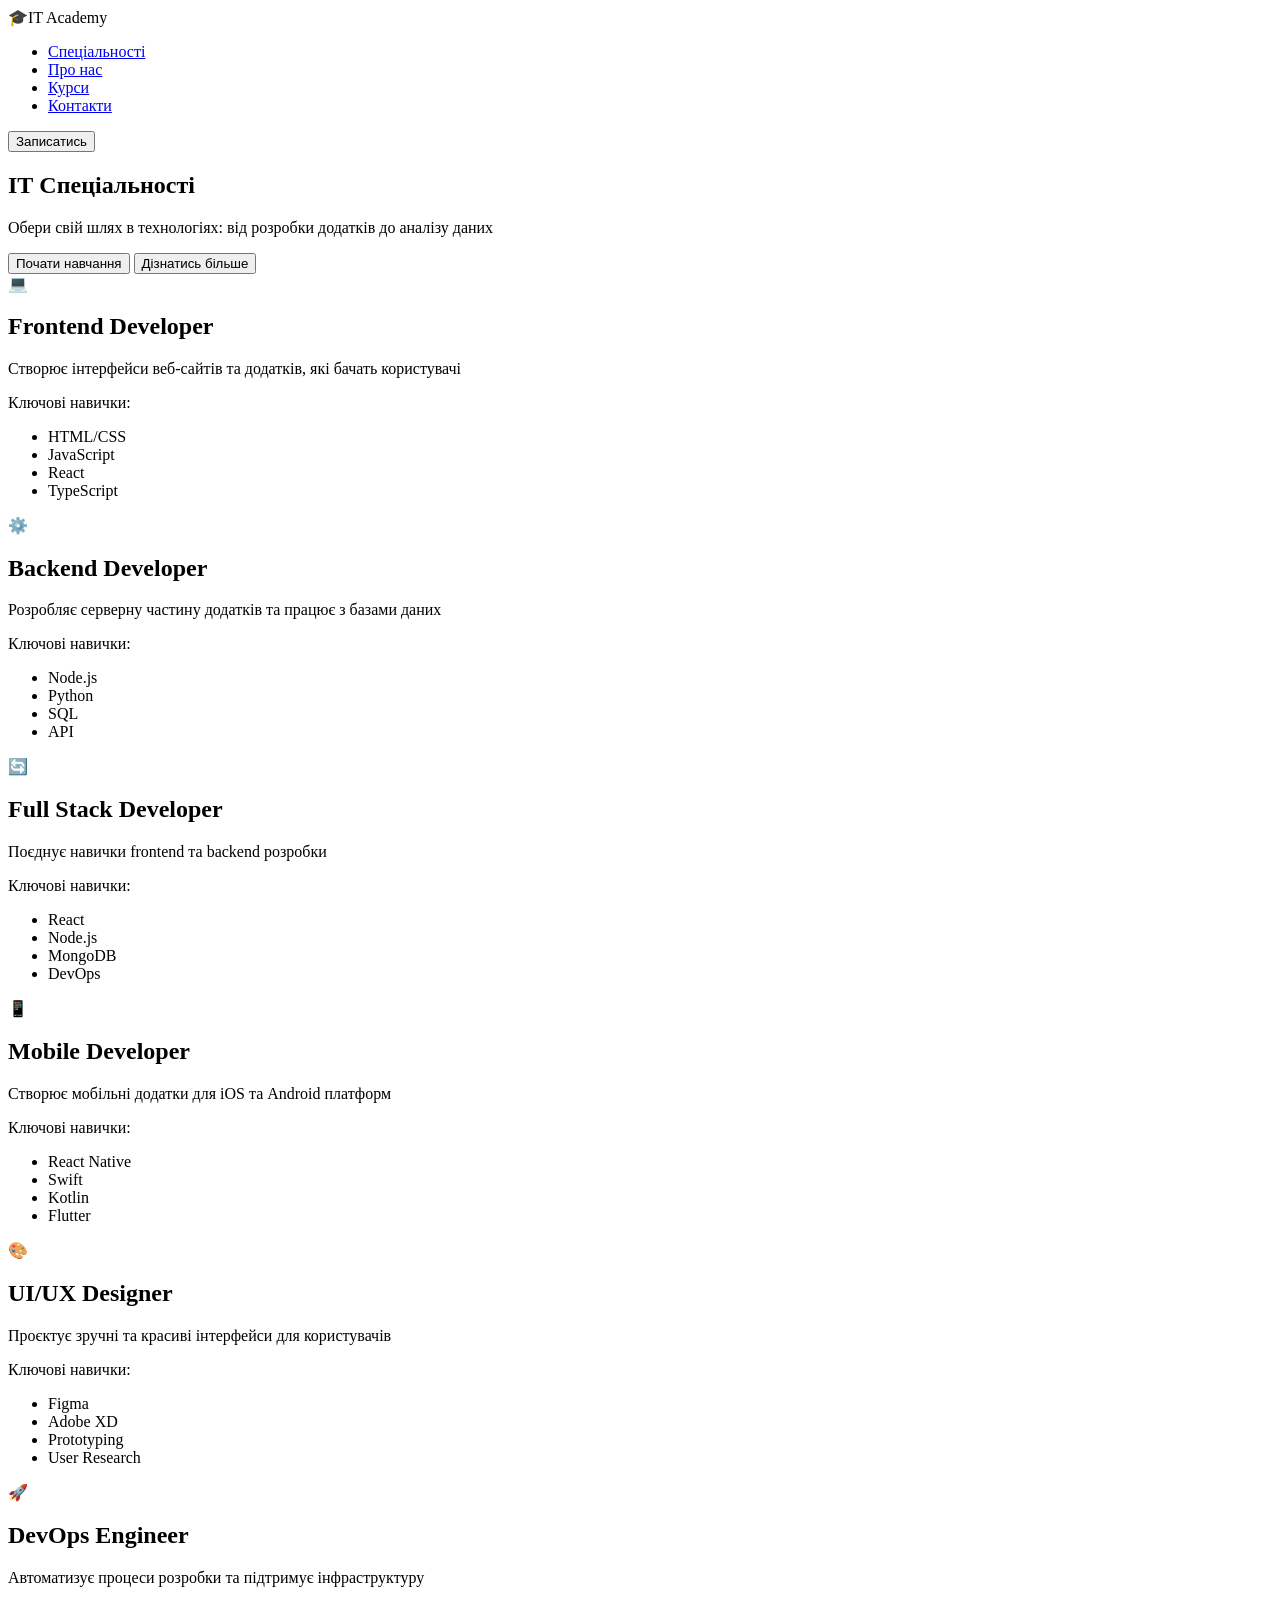
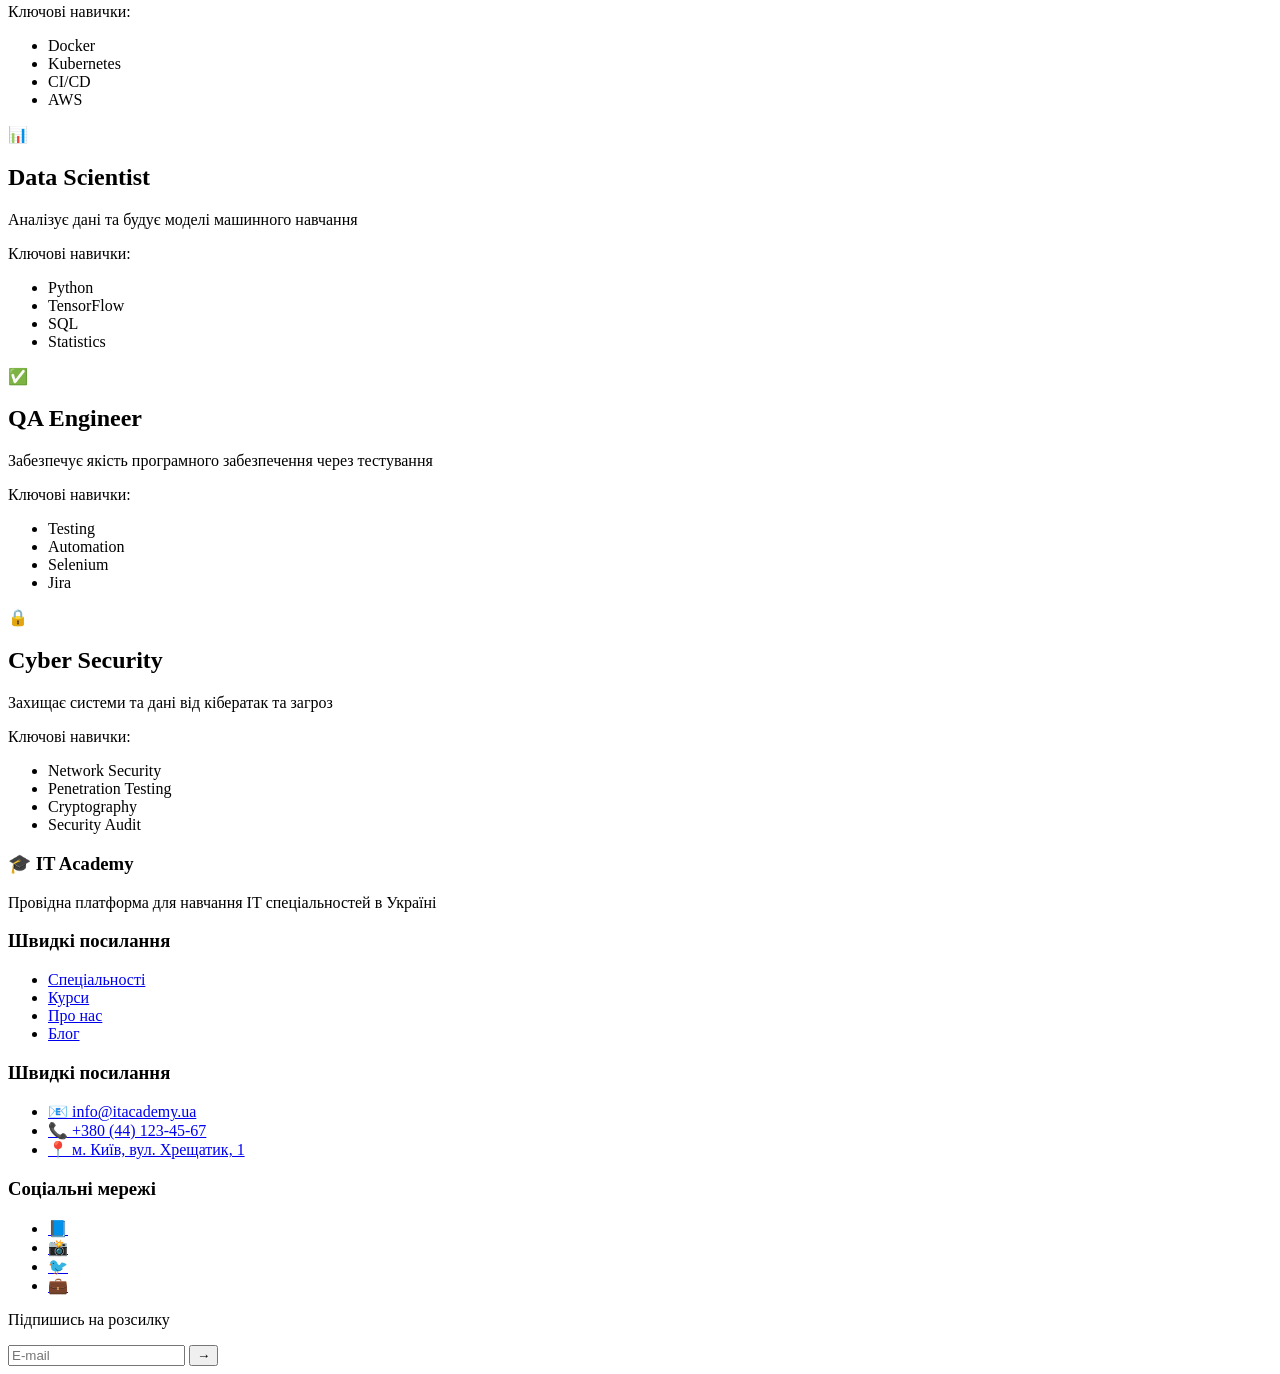
==== practical-4/index.html @ adf65c61 "Add files via upload" ====
<!DOCTYPE html>
<html lang="en">
<head>
    <meta charset="UTF-8">
    <title>GRiddy</title>
    <link rel="stylesheet" href="style/style.css">
</head>
<body>
<header class="header">
    <div class="wrapper header-grid">
        <div class="logo">
            <span>🎓</span>IT Academy</span>
        </div>
    </div>
    <nav>
        <ul>
            <li><a href="*">Спеціальності</a></li>
            <li><a href="*">Про нас</a></li>
            <li><a href="*">Курси</a></li>
            <li><a href="*">Контакти</a></li>
        </ul>
    </nav>
    <button class="header-btn">Записатись</button>
</header>
<main>
    <section class="start-studying">
        <div class="wrapper start-studying-grid">
            <h1>ІТ Спеціальності</h1>
            <p>Обери свій шлях в технологіях: від розробки додатків до аналізу даних</p>
            <div class="start-studying-btn">
                <button class="btn btn-start">Почати навчання</button>
                <button class="btn btn-more">Дізнатись більше</button>
            </div>
        </div>
    </section>
    <section class="cards-section">
        <div class="wrapper">
            <div class="cards-grid">
                <article class="card">
                    <div class="card-icon">💻</div>
                    <h2>Frontend Developer</h2>
                    <p>Створює інтерфейси веб-сайтів та додатків, які бачать користувачі</p>
                    <div class="skills">
                        <span>Ключові навички:</span>
                        <ul class="tags">
                            <li>HTML/CSS</li>
                            <li>JavaScript</li>
                            <li>React</li>
                            <li>TypeScript</li>
                        </ul>
                    </div>

                </article>
                <article class="card">
                    <div class="card-icon">⚙️</div>
                    <h2>Backend Developer</h2>
                    <p>Розробляє серверну частину додатків та працює з базами даних</p>
                    <div class="skills">
                        <span>Ключові навички:</span>
                        <ul class="tags">
                            <li>Node.js</li>
                            <li>Python</li>
                            <li>SQL</li>
                            <li>API</li>
                        </ul>
                    </div>

                </article>
                <article class="card">
                    <div class="card-icon">🔄</div>
                    <h2>Full Stack Developer</h2>
                    <p>Поєднує навички frontend та backend розробки</p>
                    <div class="skills">
                        <span>Ключові навички:</span>
                        <ul class="tags">
                            <li>React</li>
                            <li>Node.js</li>
                            <li>MongoDB</li>
                            <li>DevOps</li>
                        </ul>
                    </div>

                </article>
                <article class="card">
                    <div class="card-icon">📱</div>
                    <h2>Mobile Developer</h2>
                    <p>Створює мобільні додатки для iOS та Android платформ</p>
                    <div class="skills">
                        <span>Ключові навички:</span>
                        <ul class="tags">
                            <li>React Native</li>
                            <li>Swift</li>
                            <li>Kotlin</li>
                            <li>Flutter</li>
                        </ul>
                    </div>

                </article>
                <article class="card">
                    <div class="card-icon">🎨</div>
                    <h2>UI/UX Designer</h2>
                    <p>Проєктує зручні та красиві інтерфейси для користувачів</p>
                    <div class="skills">
                        <span>Ключові навички:</span>
                        <ul class="tags">
                            <li>Figma</li>
                            <li>Adobe XD</li>
                            <li>Prototyping</li>
                            <li>User Research</li>
                        </ul>
                    </div>

                </article>
                <article class="card">
                    <div class="card-icon">🚀</div>
                    <h2>DevOps Engineer</h2>
                    <p>Автоматизує процеси розробки та підтримує інфраструктуру</p>
                    <div class="skills">
                        <span>Ключові навички:</span>
                        <ul class="tags">
                            <li>Docker</li>
                            <li>Kubernetes</li>
                            <li>CI/CD</li>
                            <li>AWS</li>
                        </ul>
                    </div>

                </article>
                <article class="card">
                    <div class="card-icon">📊</div>
                    <h2>Data Scientist</h2>
                    <p>Аналізує дані та будує моделі машинного навчання</p>
                    <div class="skills">
                        <span>Ключові навички:</span>
                        <ul class="tags">
                            <li>Python</li>
                            <li>TensorFlow</li>
                            <li>SQL</li>
                            <li>Statistics</li>
                        </ul>
                    </div>

                </article>
                <article class="card">
                    <div class="card-icon">✅</div>
                    <h2>QA Engineer</h2>
                    <p>Забезпечує якість програмного забезпечення через тестування</p>
                    <div class="skills">
                        <span>Ключові навички:</span>
                        <ul class="tags">
                            <li>Testing</li>
                            <li>Automation</li>
                            <li>Selenium</li>
                            <li>Jira</li>
                        </ul>
                    </div>

                </article>
                <article class="card">
                    <div class="card-icon">🔒</div>
                    <h2>Cyber Security</h2>
                    <p>Захищає системи та дані від кібератак та загроз</p>
                    <div class="skills">
                        <span>Ключові навички:</span>
                        <ul class="tags">
                            <li>Network Security</li>
                            <li>Penetration Testing</li>
                            <li>Cryptography</li>
                            <li>Security Audit</li>
                        </ul>
                    </div>

                </article>
            </div>
        </div>
    </section>
</main>

<footer class="footer">
    <div class="wrapper footer-grid">
        <div class="footer-column">
            <h3><span>🎓</span> IT Academy</h3>
            <p>Провідна платформа для навчання ІТ спеціальностей в Україні</p>
        </div>
        <div class="footer-column">
            <h3>Швидкі посилання</h3>
            <ul>
                <li><a href="*">Спеціальності</a></li>
                <li><a href="*">Курси</a></li>
                <li><a href="*">Про нас</a></li>
                <li><a href="*">Блог</a></li>
            </ul>
        </div>
        <div class="footer-column">
            <h3>Швидкі посилання</h3>
            <ul>
                <li><a href="*">📧 info@itacademy.ua</a></li>
                <li><a href="*">📞 +380 (44) 123-45-67</a></li>
                <li><a href="*">📍 м. Київ, вул. Хрещатик, 1</a></li>
            </ul>
        </div>
        <div class="footer-column">
            <h3>Соціальні мережі</h3>
            <ul class="social">
                <li><a href="*">📘</a></li>
                <li><a href="*">📸</a></li>
                <li><a href="*">🐦</a></li>
                <li><a href="*">💼</a></li>
            </ul>
        </div>
        <p class="subscription-title">Підпишись на розсилку</p>
        <div class="subscribe-grid">
            <input type="Email" placeholder="E-mail">
            <button>→</button>
        </div>
    </div>
</footer>
</body>
</html>
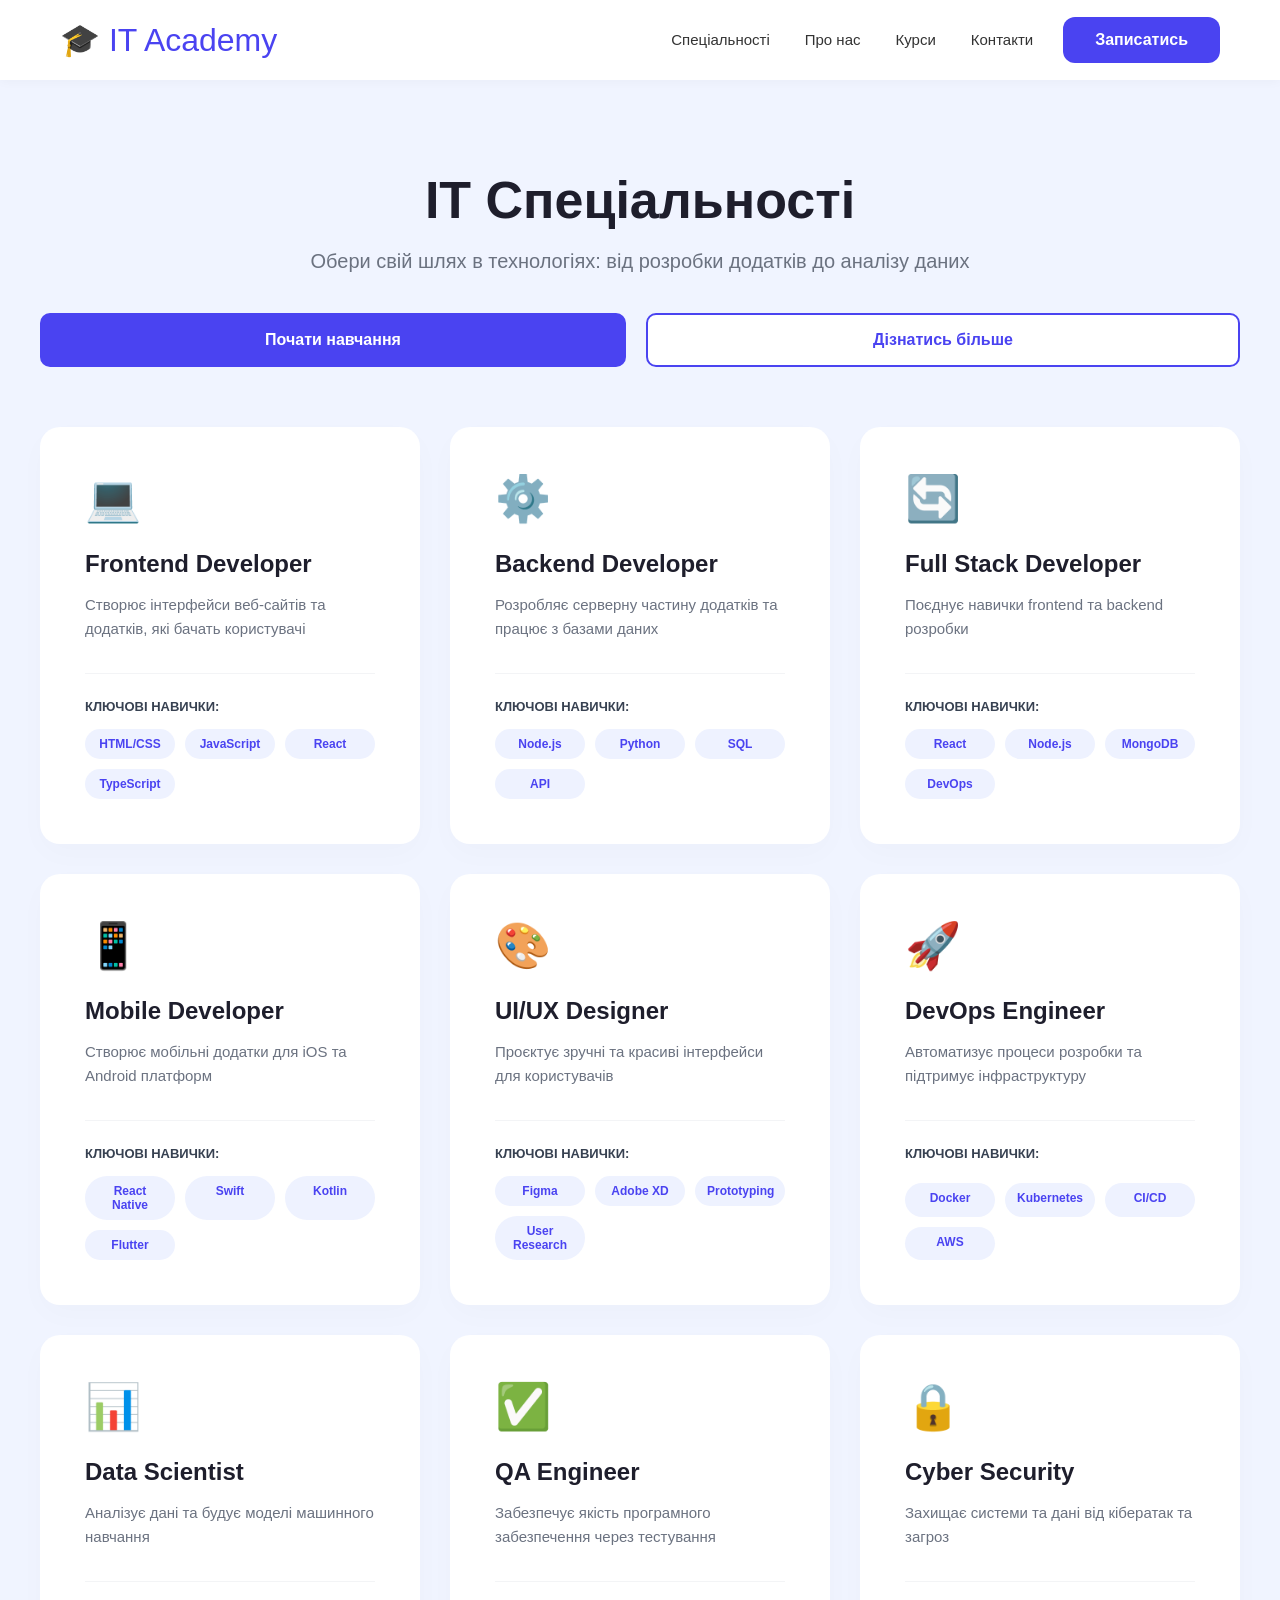
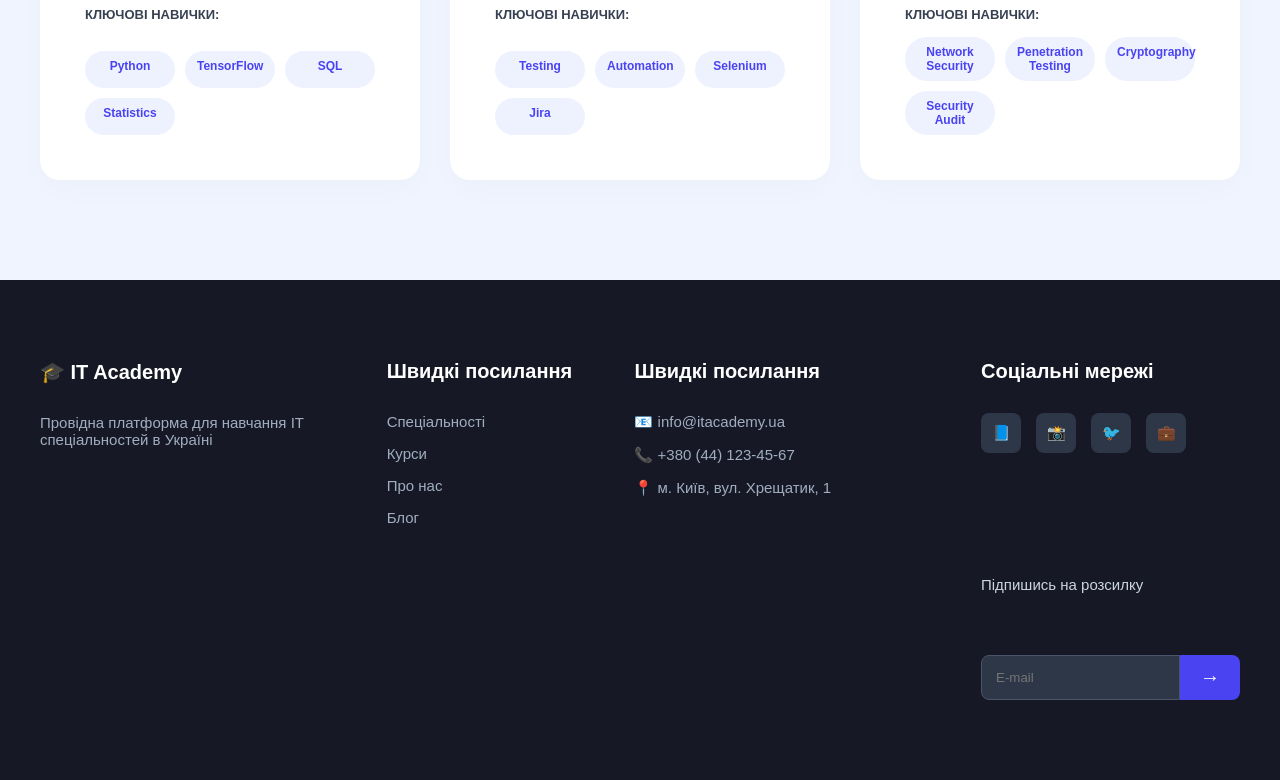
==== commit 7e5fb842: "Add files via upload" ====
--- a/practical-4/index.html
+++ b/practical-4/index.html
@@ -3,13 +3,13 @@
 <head>
     <meta charset="UTF-8">
     <title>GRiddy</title>
-    <link rel="stylesheet" href="style/style.css">
+    <link rel="stylesheet" href="css/style.css">
 </head>
 <body>
 <header class="header">
-    <div class="wrapper header-grid">
+    <div class="header-grid">
         <div class="logo">
-            <span>🎓</span>IT Academy</span>
+            <span>🎓 IT Academy</span>
         </div>
     </div>
     <nav>
--- a/practical-4/css/style.css
+++ b/practical-4/css/style.css
@@ -0,0 +1,268 @@
+* {
+  margin: 0;
+  padding: 0;
+  box-sizing: border-box;
+  font-family: 'Segoe UI', Roboto, Helvetica, Arial, sans-serif;
+}
+
+body {
+  background-color: #f0f4ff;
+  color: #1e1e2c;
+}
+
+.wrapper {
+  width: 1200px;
+  margin: 0 auto;
+}
+
+.header {
+  background: #ffffff;
+  display: grid;
+  grid-template-columns: auto 1fr auto auto;
+  align-items: center;
+  justify-content: space-between;
+  padding: 10px 60px;
+  height: 80px;
+  box-shadow: 0 2px 10px rgba(0,0,0,0.03);
+}
+
+.logo {
+  display: grid;
+  grid-template-columns: auto auto;
+  align-items: center;
+  gap: 12px;
+  font-size: 28px;
+  font-weight: 500;
+  color: #4a43f1;
+  text-decoration: none;
+  max-width: 300px;
+}
+
+.logo span {
+  font-size: 32px;
+}
+
+nav {
+  grid-column: 3;
+}
+
+nav ul {
+  display: grid;
+  grid-auto-flow: column;
+  gap: 35px;
+  list-style: none;
+  margin: 0 30px;
+}
+
+nav ul li a {
+  text-decoration: none;
+  color: #333;
+  font-weight: 500;
+  font-size: 15px;
+}
+
+.header-btn {
+  grid-column: 4;
+  background-color: #4a43f1;
+  color: #ffffff;
+  border: none;
+  padding: 14px 32px;
+  border-radius: 12px;
+  font-weight: 700;
+  font-size: 16px;
+  cursor: pointer;
+  width: max-content;
+}
+
+.start-studying {
+  padding: 90px 0 60px;
+  display: grid;
+  justify-items: center;
+  text-align: center;
+}
+
+.start-studying h1 {
+  font-size: 52px;
+  font-weight: 800;
+  margin-bottom: 20px;
+}
+
+.start-studying p {
+  color: #6b7280;
+  font-size: 20px;
+  margin-bottom: 40px;
+}
+
+.start-studying-btn {
+  display: grid;
+  grid-template-columns: auto auto;
+  gap: 20px;
+}
+
+.btn {
+  padding: 16px 36px;
+  border-radius: 10px;
+  font-weight: 700;
+  cursor: pointer;
+  font-size: 16px;
+}
+
+.btn-start {
+  background: #4a43f1;
+  color: white;
+  border: none;
+}
+
+.btn-more {
+  background: white;
+  color: #4a43f1;
+  border: 2px solid #4a43f1;
+}
+
+.cards-section {
+  padding-bottom: 100px;
+}
+
+.cards-grid {
+  display: grid;
+  grid-template-columns: repeat(3, 1fr);
+  gap: 30px;
+}
+
+.card {
+  background: #ffffff;
+  padding: 45px;
+  border-radius: 20px;
+  box-shadow: 0 10px 30px rgba(0,0,0,0.02);
+  display: grid;
+  grid-template-rows: auto auto auto 1fr;
+}
+
+.card-icon {
+  font-size: 45px;
+  margin-bottom: 25px;
+}
+
+.card h2 {
+  font-size: 24px;
+  margin-bottom: 15px;
+}
+
+.card p {
+  color: #6b7280;
+  font-size: 15px;
+  line-height: 1.6;
+  margin-bottom: 30px;
+  min-height: 50px;
+}
+
+.skills {
+  border-top: 1px solid #f3f4f6;
+  padding-top: 25px;
+  display: grid;
+}
+
+.skills span {
+  font-size: 13px;
+  font-weight: 700;
+  text-transform: uppercase;
+  margin-bottom: 15px;
+  color: #374151;
+}
+
+.tags {
+  display: grid;
+  grid-template-columns: repeat(auto-fill, minmax(90px, 1fr));
+  gap: 10px;
+  list-style: none;
+}
+
+.tags li {
+  background: #eef2ff;
+  color: #4a43f1;
+  padding: 8px 12px;
+  border-radius: 25px;
+  font-size: 12px;
+  font-weight: 600;
+  text-align: center;
+}
+
+.footer {
+  background-color: #161925;
+  color: #ffffff;
+  padding: 80px 0;
+}
+
+.footer-grid {
+  display: grid;
+  grid-template-columns: 1.5fr 1fr 1.5fr 1fr;
+  gap: 50px;
+}
+
+.footer-column h3 {
+  font-size: 20px;
+  margin-bottom: 30px;
+}
+
+.footer-column ul {
+  display: grid;
+  gap: 15px;
+  list-style: none;
+}
+
+.footer-column p,
+.footer-column ul li,
+.footer-column a {
+  font-size: 15px;
+  color: #a0aec0;
+  text-decoration: none;
+}
+
+.social {
+  display: grid;
+  grid-template-columns: repeat(4, 40px);
+  gap: 15px;
+}
+
+.social li {
+  background: #2d3748;
+  height: 40px;
+  display: grid;
+  align-items: center;
+  justify-items: center;
+  border-radius: 8px;
+  font-size: 20px;
+}
+
+.subscription-title {
+  grid-column: 4;
+  align-self: end;
+  margin-bottom: 12px;
+  font-size: 15px;
+  color: #cbd5e0;
+}
+
+.subscribe-grid {
+  grid-column: 4;
+  display: grid;
+  grid-template-columns: 1fr auto;
+}
+
+.subscribe-grid input {
+  background: #2d3748;
+  border: 1px solid #4a5568;
+  padding: 14px;
+  border-radius: 8px 0 0 8px;
+  color: white;
+  outline: none;
+}
+
+.subscribe-grid button {
+  background: #4a43f1;
+  color: white;
+  border: none;
+  padding: 0 20px;
+  border-radius: 0 8px 8px 0;
+  cursor: pointer;
+  font-size: 20px;
+}
